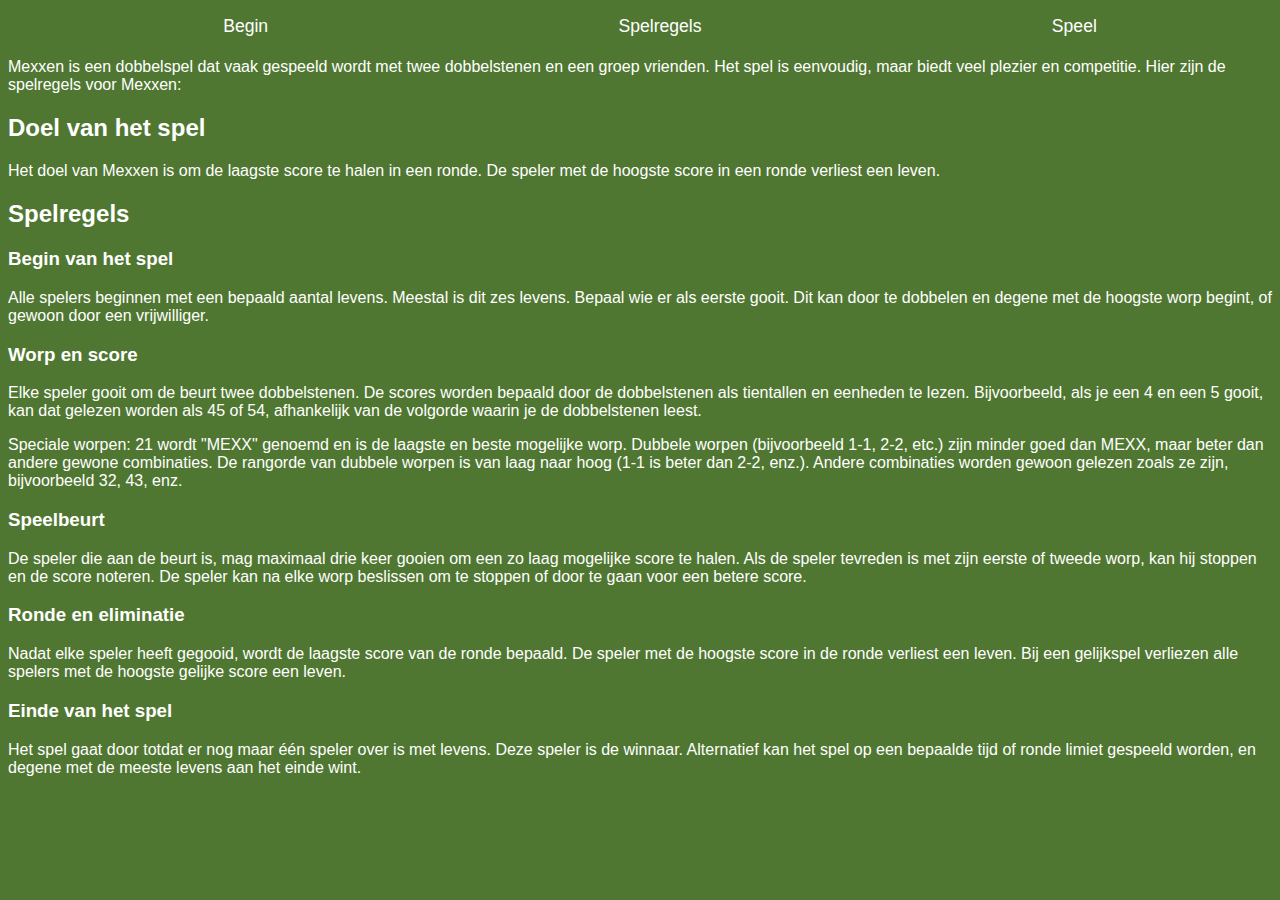
==== spelregels.html @ bce86d3b "test 1" ====
<!DOCTYPE html>
<html class="backroundcolor" lang="nl">
<head>
    <meta charset="UTF-8">
    <meta name="viewport" content="width=device-width, initial-scale=1.0">
    <title>Spelregels</title>
    <link rel="stylesheet" href="stylesheet.css">
</head>
<body>
    <header>
        <nav>
            <ul> 
                <li><a href="index.html">Begin</a></li>
                <li><a href="spelregels.html">Spelregels</a></li>
                <li><a href="mexen.html">Speel</a></li>
            </ul>
        </nav>
    </header>
    <section>
        <h1></h1>
        <p>Mexxen is een dobbelspel dat vaak gespeeld wordt met twee dobbelstenen en een groep vrienden. Het spel is eenvoudig, maar biedt veel plezier en competitie. Hier zijn de spelregels voor Mexxen:</p>
        <h2>Doel van het spel</h2>
        <p>Het doel van Mexxen is om de laagste score te halen in een ronde. De speler met de hoogste score in een ronde verliest een leven.</p>
        <h2>Spelregels</h2>
        <h3>Begin van het spel</h3>
        <p>Alle spelers beginnen met een bepaald aantal levens. Meestal is dit zes levens. Bepaal wie er als eerste gooit. Dit kan door te dobbelen en degene met de hoogste worp begint, of gewoon door een vrijwilliger.</p>
        <h3>Worp en score</h3>
        <p>Elke speler gooit om de beurt twee dobbelstenen. De scores worden bepaald door de dobbelstenen als tientallen en eenheden te lezen. Bijvoorbeeld, als je een 4 en een 5 gooit, kan dat gelezen worden als 45 of 54, afhankelijk van de volgorde waarin je de dobbelstenen leest.</p>
        <p>Speciale worpen: 21 wordt "MEXX" genoemd en is de laagste en beste mogelijke worp. Dubbele worpen (bijvoorbeeld 1-1, 2-2, etc.) zijn minder goed dan MEXX, maar beter dan andere gewone combinaties. De rangorde van dubbele worpen is van laag naar hoog (1-1 is beter dan 2-2, enz.). Andere combinaties worden gewoon gelezen zoals ze zijn, bijvoorbeeld 32, 43, enz.</p>
        <h3>Speelbeurt</h3>
        <p>De speler die aan de beurt is, mag maximaal drie keer gooien om een zo laag mogelijke score te halen. Als de speler tevreden is met zijn eerste of tweede worp, kan hij stoppen en de score noteren. De speler kan na elke worp beslissen om te stoppen of door te gaan voor een betere score.</p>
        <h3>Ronde en eliminatie</h3>
        <p>Nadat elke speler heeft gegooid, wordt de laagste score van de ronde bepaald. De speler met de hoogste score in de ronde verliest een leven. Bij een gelijkspel verliezen alle spelers met de hoogste gelijke score een leven.</p>
        <h3>Einde van het spel</h3>
        <p>Het spel gaat door totdat er nog maar één speler over is met levens. Deze speler is de winnaar. Alternatief kan het spel op een bepaalde tijd of ronde limiet gespeeld worden, en degene met de meeste levens aan het einde wint.</p>
    </section>
    <script src="script.js"></script>
</body>
</html>
---- stylesheet.css ----
.backroundcolor {
    background-color: #507732;
}

.sexybackround {
    height: 100vh;
}

/* navigatie bar */

ul {
    display: flex;
    justify-content: space-around;
    list-style-type: none;
}

li {
    font-size: 1.1em;
}

a { 
    font-family: 'Gill Sans', 'Gill Sans MT', Calibri, 'Trebuchet MS', sans-serif;
    color: white;
    text-decoration: none;

}

h1, h2, h3, p {
    font-family: 'Gill Sans', 'Gill Sans MT', Calibri, 'Trebuchet MS', sans-serif;
    color: white;
}

/* homepage */

.homepage {
    display: flex;
}

.homepage-1 img {
    padding: 50px;
    width: 500px;
    height: 500px;
}

.homepage-2 {
    color: white;
    padding: 50px;
}

.homepage-2 p {
    padding-bottom: 30px;
}

.homepage-2 h1 {
    padding-top: 100px;
    font-size: 3.5em;
}

.startknop a {
    background-color: white;
    color: #507732;
    padding: 10px;
    padding-left: 30px;
    padding-right: 30px;
    border-radius: 5px;
    border: none;
}

.startknop a:hover {
    background-color: #507732;
    padding: 10px;
    padding-left: 30px;
    padding-right: 30px;
    border-radius: 5px;
    border: 2px solid white;
    color: white;
 
}

.mexpagina {
    display: flex;
    justify-content: center;
}

.dobbelsteen img {
    align-items: baseline;
    width: 400px;
    height: 400px;
}

/* homepage */

button {
    background-color: white;
    color: #507732;
    padding: 10px;
    border-radius: 5px;
    border: none;
}

.werpdobbelstenen button a:hover {
    background-color: #507732;
}

.buttoncontainer {
    display: flex;
    align-items: center;
}

.container {
    width: 100vw;
    display: flex;
    flex-direction: column;
    align-items: center;
}
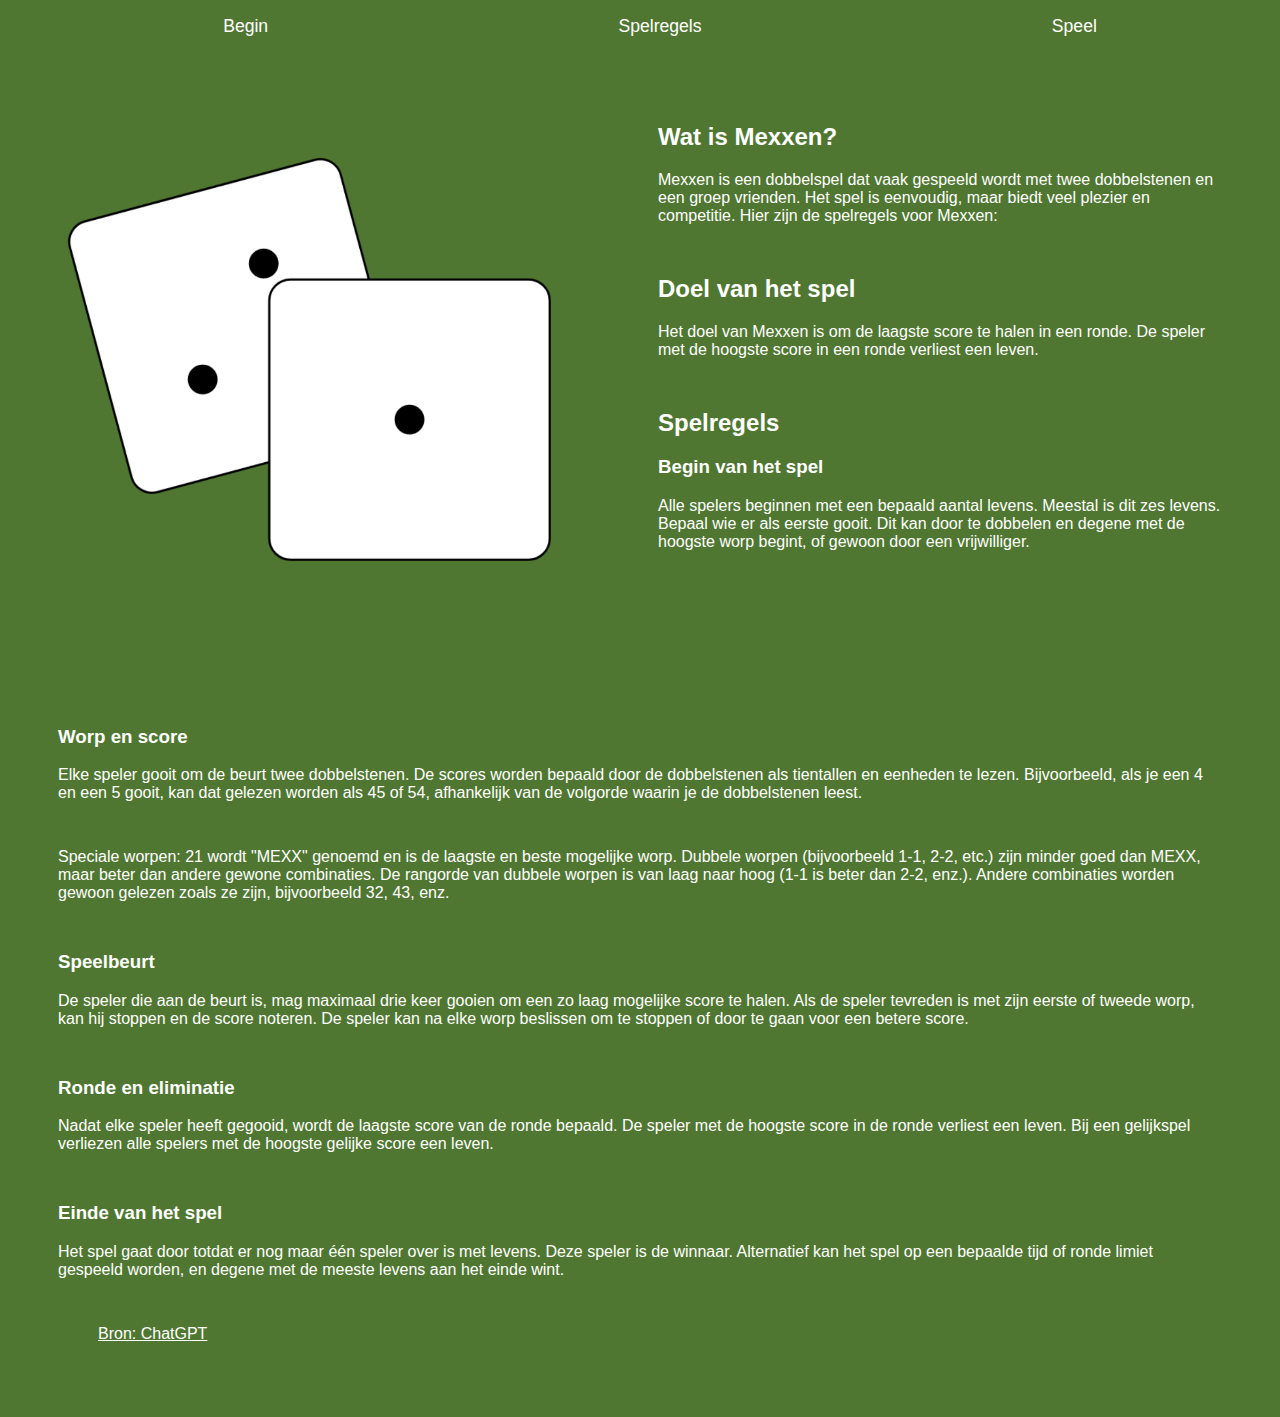
==== commit c9fe99e7: "test 2" ====
--- a/spelregels.html
+++ b/spelregels.html
@@ -5,6 +5,7 @@
     <meta name="viewport" content="width=device-width, initial-scale=1.0">
     <title>Spelregels</title>
     <link rel="stylesheet" href="stylesheet.css">
+    <link rel="icon" href="images/homepage-image.png" title="imagex-icon">
 </head>
 <body>
     <header>
@@ -16,24 +17,31 @@
             </ul>
         </nav>
     </header>
-    <section>
-        <h1></h1>
-        <p>Mexxen is een dobbelspel dat vaak gespeeld wordt met twee dobbelstenen en een groep vrienden. Het spel is eenvoudig, maar biedt veel plezier en competitie. Hier zijn de spelregels voor Mexxen:</p>
-        <h2>Doel van het spel</h2>
-        <p>Het doel van Mexxen is om de laagste score te halen in een ronde. De speler met de hoogste score in een ronde verliest een leven.</p>
-        <h2>Spelregels</h2>
-        <h3>Begin van het spel</h3>
-        <p>Alle spelers beginnen met een bepaald aantal levens. Meestal is dit zes levens. Bepaal wie er als eerste gooit. Dit kan door te dobbelen en degene met de hoogste worp begint, of gewoon door een vrijwilliger.</p>
+    <section class="section">
+        <div class="section-1">
+            <img src="images/homepage-image.png" alt="mex dobbelstenen">
+        </div>
+        <div class="section-2">
+            <h2>Wat is Mexxen?</h2>
+            <p>Mexxen is een dobbelspel dat vaak gespeeld wordt met twee dobbelstenen en een groep vrienden. Het spel is eenvoudig, maar biedt veel plezier en competitie. Hier zijn de spelregels voor Mexxen:</p>
+            <h2>Doel van het spel</h2>
+            <p>Het doel van Mexxen is om de laagste score te halen in een ronde. De speler met de hoogste score in een ronde verliest een leven.</p>
+            <h2>Spelregels</h2>
+            <h3>Begin van het spel</h3>
+            <p>Alle spelers beginnen met een bepaald aantal levens. Meestal is dit zes levens. Bepaal wie er als eerste gooit. Dit kan door te dobbelen en degene met de hoogste worp begint, of gewoon door een vrijwilliger.</p>
+        </div>
+    </section>  
+    <section class="section-2"> 
         <h3>Worp en score</h3>
-        <p>Elke speler gooit om de beurt twee dobbelstenen. De scores worden bepaald door de dobbelstenen als tientallen en eenheden te lezen. Bijvoorbeeld, als je een 4 en een 5 gooit, kan dat gelezen worden als 45 of 54, afhankelijk van de volgorde waarin je de dobbelstenen leest.</p>
-        <p>Speciale worpen: 21 wordt "MEXX" genoemd en is de laagste en beste mogelijke worp. Dubbele worpen (bijvoorbeeld 1-1, 2-2, etc.) zijn minder goed dan MEXX, maar beter dan andere gewone combinaties. De rangorde van dubbele worpen is van laag naar hoog (1-1 is beter dan 2-2, enz.). Andere combinaties worden gewoon gelezen zoals ze zijn, bijvoorbeeld 32, 43, enz.</p>
+            <p>Elke speler gooit om de beurt twee dobbelstenen. De scores worden bepaald door de dobbelstenen als tientallen en eenheden te lezen. Bijvoorbeeld, als je een 4 en een 5 gooit, kan dat gelezen worden als 45 of 54, afhankelijk van de volgorde waarin je de dobbelstenen leest.</p>
+            <p>Speciale worpen: 21 wordt "MEXX" genoemd en is de laagste en beste mogelijke worp. Dubbele worpen (bijvoorbeeld 1-1, 2-2, etc.) zijn minder goed dan MEXX, maar beter dan andere gewone combinaties. De rangorde van dubbele worpen is van laag naar hoog (1-1 is beter dan 2-2, enz.). Andere combinaties worden gewoon gelezen zoals ze zijn, bijvoorbeeld 32, 43, enz.</p>
         <h3>Speelbeurt</h3>
         <p>De speler die aan de beurt is, mag maximaal drie keer gooien om een zo laag mogelijke score te halen. Als de speler tevreden is met zijn eerste of tweede worp, kan hij stoppen en de score noteren. De speler kan na elke worp beslissen om te stoppen of door te gaan voor een betere score.</p>
         <h3>Ronde en eliminatie</h3>
         <p>Nadat elke speler heeft gegooid, wordt de laagste score van de ronde bepaald. De speler met de hoogste score in de ronde verliest een leven. Bij een gelijkspel verliezen alle spelers met de hoogste gelijke score een leven.</p>
         <h3>Einde van het spel</h3>
         <p>Het spel gaat door totdat er nog maar één speler over is met levens. Deze speler is de winnaar. Alternatief kan het spel op een bepaalde tijd of ronde limiet gespeeld worden, en degene met de meeste levens aan het einde wint.</p>
+        <figure>Bron: ChatGPT</figure>
     </section>
-    <script src="script.js"></script>
 </body>
 </html>--- a/stylesheet.css
+++ b/stylesheet.css
@@ -32,26 +32,26 @@
 
 /* homepage */
 
-.homepage {
+.section {
     display: flex;
 }
 
-.homepage-1 img {
+.section-1 img {
     padding: 50px;
     width: 500px;
     height: 500px;
 }
 
-.homepage-2 {
+.section-2 {
     color: white;
     padding: 50px;
 }
 
-.homepage-2 p {
+.section-2 p {
     padding-bottom: 30px;
 }
 
-.homepage-2 h1 {
+.section-2 h1 {
     padding-top: 100px;
     font-size: 3.5em;
 }
@@ -112,4 +112,11 @@
     display: flex;
     flex-direction: column;
     align-items: center;
+}
+
+figure {
+    color: white;
+    font-family: 'Gill Sans', 'Gill Sans MT', Calibri, 'Trebuchet MS', sans-serif;
+    color: white;
+    text-decoration: underline;
 }